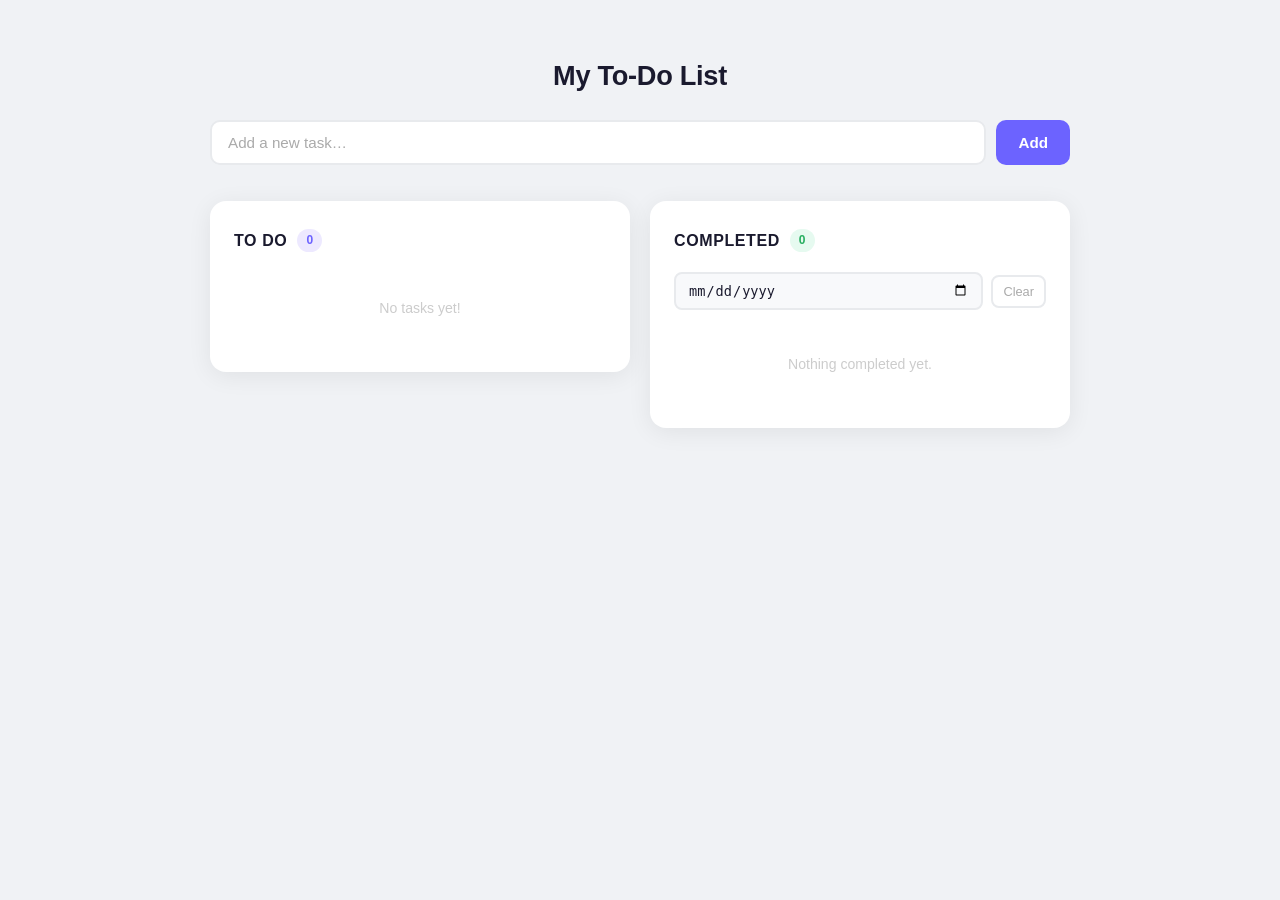
==== index.html @ 958db4fd "Initial commit: to-do list app" ====
<!DOCTYPE html>
<html lang="en">
<head>
  <meta charset="UTF-8">
  <meta name="viewport" content="width=device-width, initial-scale=1.0">
  <title>To-Do List</title>
  <style>
    *, *::before, *::after { box-sizing: border-box; margin: 0; padding: 0; }

    body {
      font-family: -apple-system, BlinkMacSystemFont, 'Segoe UI', Roboto, sans-serif;
      background: #f0f2f5;
      min-height: 100vh;
      display: flex;
      flex-direction: column;
      align-items: center;
      padding: 60px 16px;
    }

    h1 {
      font-size: 1.7rem;
      font-weight: 700;
      color: #1a1a2e;
      margin-bottom: 28px;
      letter-spacing: -0.3px;
    }

    .input-row {
      display: flex;
      gap: 10px;
      margin-bottom: 36px;
      width: 100%;
      max-width: 860px;
    }

    input[type="text"] {
      flex: 1;
      padding: 12px 16px;
      border: 2px solid #e8eaed;
      border-radius: 10px;
      font-size: 0.95rem;
      color: #1a1a2e;
      outline: none;
      transition: border-color 0.2s;
      background: #fff;
    }

    input[type="text"]:focus { border-color: #6c63ff; }
    input[type="text"]::placeholder { color: #aaa; }

    .btn-add {
      padding: 12px 22px;
      background: #6c63ff;
      color: #fff;
      border: none;
      border-radius: 10px;
      font-size: 0.95rem;
      font-weight: 600;
      cursor: pointer;
      transition: background 0.2s, transform 0.1s;
      white-space: nowrap;
    }

    .btn-add:hover { background: #574fd6; }
    .btn-add:active { transform: scale(0.97); }

    .columns {
      display: grid;
      grid-template-columns: 1fr 1fr;
      gap: 20px;
      width: 100%;
      max-width: 860px;
      align-items: start;
    }

    .column {
      background: #fff;
      border-radius: 16px;
      box-shadow: 0 4px 24px rgba(0,0,0,0.07);
      padding: 28px 24px;
    }

    .column-header {
      display: flex;
      align-items: center;
      gap: 10px;
      margin-bottom: 20px;
    }

    .column-header h2 {
      font-size: 1rem;
      font-weight: 700;
      color: #1a1a2e;
      text-transform: uppercase;
      letter-spacing: 0.6px;
    }

    .badge {
      font-size: 0.75rem;
      font-weight: 700;
      border-radius: 20px;
      padding: 2px 9px;
      line-height: 1.6;
    }

    .badge-todo { background: #ede9ff; color: #6c63ff; }
    .badge-done { background: #e6faf0; color: #27ae60; }

    /* Day group */
    .day-group { margin-bottom: 20px; }
    .day-group:last-child { margin-bottom: 0; }

    .day-label {
      font-size: 0.72rem;
      font-weight: 700;
      text-transform: uppercase;
      letter-spacing: 0.8px;
      color: #27ae60;
      background: #e6faf0;
      display: inline-block;
      padding: 3px 10px;
      border-radius: 20px;
      margin-bottom: 6px;
    }

    .task-list { list-style: none; }

    .task-list li {
      display: flex;
      align-items: flex-start;
      gap: 10px;
      padding: 11px 0;
      border-bottom: 1px solid #f0f2f5;
      animation: slideIn 0.2s ease;
    }

    .task-list li:last-child { border-bottom: none; }

    @keyframes slideIn {
      from { opacity: 0; transform: translateY(-5px); }
      to   { opacity: 1; transform: translateY(0); }
    }

    .task-checkbox {
      appearance: none;
      -webkit-appearance: none;
      width: 20px;
      height: 20px;
      min-width: 20px;
      border: 2px solid #d0d3da;
      border-radius: 6px;
      cursor: pointer;
      transition: border-color 0.2s, background 0.2s;
      position: relative;
      margin-top: 1px;
    }

    .task-checkbox:hover { border-color: #6c63ff; }

    .task-checkbox:checked {
      background: #27ae60;
      border-color: #27ae60;
    }

    .task-checkbox:checked::after {
      content: '';
      position: absolute;
      left: 4px;
      top: 1px;
      width: 6px;
      height: 10px;
      border: 2px solid #fff;
      border-top: none;
      border-left: none;
      transform: rotate(45deg);
    }

    .task-body { flex: 1; min-width: 0; }

    .task-text {
      font-size: 0.93rem;
      color: #333;
      line-height: 1.4;
      word-break: break-word;
      display: block;
    }

    .done-col .task-text {
      text-decoration: line-through;
      color: #b0b5c0;
    }

    .task-time {
      font-size: 0.75rem;
      color: #aaa;
      margin-top: 3px;
      display: block;
    }

    .btn-delete {
      background: none;
      border: none;
      cursor: pointer;
      color: #ccc;
      font-size: 1rem;
      padding: 4px 6px;
      border-radius: 6px;
      line-height: 1;
      flex-shrink: 0;
      transition: color 0.2s, background 0.2s;
    }

    .btn-delete:hover { color: #e74c3c; background: #fff0f0; }

    .empty {
      text-align: center;
      color: #ccc;
      font-size: 0.88rem;
      padding: 28px 0;
    }

    .filter-row {
      display: flex;
      align-items: center;
      gap: 8px;
      margin-bottom: 18px;
    }

    .filter-row input[type="date"] {
      flex: 1;
      padding: 8px 12px;
      border: 2px solid #e8eaed;
      border-radius: 8px;
      font-size: 0.85rem;
      color: #1a1a2e;
      outline: none;
      background: #f8f9fb;
      transition: border-color 0.2s;
    }

    .filter-row input[type="date"]:focus { border-color: #27ae60; }

    .btn-clear-filter {
      background: none;
      border: 2px solid #e8eaed;
      border-radius: 8px;
      padding: 7px 10px;
      font-size: 0.8rem;
      color: #aaa;
      cursor: pointer;
      white-space: nowrap;
      transition: border-color 0.2s, color 0.2s;
    }

    .btn-clear-filter:hover { border-color: #27ae60; color: #27ae60; }

    .filter-active .day-group { display: none; }
    .filter-active .day-group.visible { display: block; }

    .no-filter-results {
      text-align: center;
      color: #ccc;
      font-size: 0.88rem;
      padding: 20px 0;
      display: none;
    }

    @media (max-width: 580px) {
      .columns { grid-template-columns: 1fr; }
    }
  </style>
</head>
<body>
  <h1>My To-Do List</h1>

  <div class="input-row">
    <input type="text" id="taskInput" placeholder="Add a new task…" maxlength="200">
    <button class="btn-add" id="addBtn">Add</button>
  </div>

  <div class="columns">
    <div class="column">
      <div class="column-header">
        <h2>To Do</h2>
        <span class="badge badge-todo" id="todoBadge">0</span>
      </div>
      <ul class="task-list" id="todoList"></ul>
      <p class="empty" id="todoEmpty">No tasks yet!</p>
    </div>

    <div class="column done-col">
      <div class="column-header">
        <h2>Completed</h2>
        <span class="badge badge-done" id="doneBadge">0</span>
      </div>
      <div class="filter-row">
        <input type="date" id="dateFilter" title="Filter by day">
        <button class="btn-clear-filter" id="clearFilter">Clear</button>
      </div>
      <div id="doneGroups"></div>
      <p class="empty" id="doneEmpty">Nothing completed yet.</p>
      <p class="no-filter-results" id="noFilterResults">No tasks completed on this day.</p>
    </div>
  </div>

  <script>
    const input           = document.getElementById('taskInput');
    const addBtn          = document.getElementById('addBtn');
    const todoList        = document.getElementById('todoList');
    const doneGroups      = document.getElementById('doneGroups');
    const todoEmpty       = document.getElementById('todoEmpty');
    const doneEmpty       = document.getElementById('doneEmpty');
    const todoBadge       = document.getElementById('todoBadge');
    const doneBadge       = document.getElementById('doneBadge');
    const dateFilter      = document.getElementById('dateFilter');
    const clearFilter     = document.getElementById('clearFilter');
    const noFilterResults = document.getElementById('noFilterResults');

    // completed tasks stored as { text, date } objects
    let completed = [];

    function dayKey(date) {
      return date.toLocaleDateString('en-GB', { year: 'numeric', month: 'long', day: 'numeric' });
    }

    function friendlyDay(date) {
      const today = new Date();
      const yesterday = new Date(today); yesterday.setDate(today.getDate() - 1);
      if (dayKey(date) === dayKey(today)) return 'Today';
      if (dayKey(date) === dayKey(yesterday)) return 'Yesterday';
      return date.toLocaleDateString('en-GB', { weekday: 'long', day: 'numeric', month: 'long', year: 'numeric' });
    }

    function formatTime(date) {
      return date.toLocaleTimeString('en-GB', { hour: '2-digit', minute: '2-digit' });
    }

    function applyFilter() {
      const val = dateFilter.value; // 'YYYY-MM-DD' or ''
      const groups = doneGroups.querySelectorAll('.day-group');
      if (!val) {
        doneGroups.classList.remove('filter-active');
        groups.forEach(g => g.classList.remove('visible'));
        noFilterResults.style.display = 'none';
        return;
      }
      doneGroups.classList.add('filter-active');
      let anyVisible = false;
      groups.forEach(g => {
        const matches = g.dataset.dateKey === val;
        g.classList.toggle('visible', matches);
        if (matches) anyVisible = true;
      });
      noFilterResults.style.display = anyVisible ? 'none' : 'block';
    }

    function updateUI() {
      const tc = todoList.children.length;
      todoEmpty.style.display = tc === 0 ? 'block' : 'none';
      todoBadge.textContent = tc;
      doneBadge.textContent = completed.length;
      doneEmpty.style.display = completed.length === 0 ? 'block' : 'none';
      if (completed.length > 0) noFilterResults.style.display = 'none';
    }

    function rebuildDoneColumn() {
      doneGroups.innerHTML = '';

      // group by day
      const groups = {};
      const order  = [];
      completed.forEach(item => {
        const key = dayKey(item.date);
        if (!groups[key]) { groups[key] = []; order.push(key); }
        groups[key].push(item);
      });

      order.forEach(key => {
        const groupEl = document.createElement('div');
        groupEl.className = 'day-group';
        // store ISO date (YYYY-MM-DD) for filter matching
        const d = groups[key][0].date;
        groupEl.dataset.dateKey = `${d.getFullYear()}-${String(d.getMonth()+1).padStart(2,'0')}-${String(d.getDate()).padStart(2,'0')}`;

        const label = document.createElement('span');
        label.className = 'day-label';
        label.textContent = friendlyDay(groups[key][0].date);
        groupEl.appendChild(label);

        const ul = document.createElement('ul');
        ul.className = 'task-list';

        groups[key].forEach(item => {
          const li  = document.createElement('li');
          li.style.animation = 'none';

          const checkbox = document.createElement('input');
          checkbox.type = 'checkbox';
          checkbox.className = 'task-checkbox';
          checkbox.checked = true;
          checkbox.addEventListener('change', () => {
            completed = completed.filter(c => c !== item);
            rebuildDoneColumn();
            todoList.appendChild(makeTodoItem(item.text));
            updateUI();
          });

          const body = document.createElement('div');
          body.className = 'task-body';

          const span = document.createElement('span');
          span.className = 'task-text';
          span.textContent = item.text;

          const time = document.createElement('span');
          time.className = 'task-time';
          time.textContent = 'Completed at ' + formatTime(item.date);

          body.appendChild(span);
          body.appendChild(time);

          const del = document.createElement('button');
          del.className = 'btn-delete';
          del.innerHTML = '&#x2715;';
          del.title = 'Delete task';
          del.addEventListener('click', () => {
            completed = completed.filter(c => c !== item);
            rebuildDoneColumn();
            updateUI();
          });

          li.appendChild(checkbox);
          li.appendChild(body);
          li.appendChild(del);
          ul.appendChild(li);
        });

        groupEl.appendChild(ul);
        doneGroups.appendChild(groupEl);
      });

      updateUI();
    }

    function makeTodoItem(text) {
      const li = document.createElement('li');

      const checkbox = document.createElement('input');
      checkbox.type = 'checkbox';
      checkbox.className = 'task-checkbox';

      const body = document.createElement('div');
      body.className = 'task-body';

      const span = document.createElement('span');
      span.className = 'task-text';
      span.textContent = text;

      body.appendChild(span);

      const del = document.createElement('button');
      del.className = 'btn-delete';
      del.innerHTML = '&#x2715;';
      del.title = 'Delete task';
      del.addEventListener('click', () => { li.remove(); updateUI(); });

      checkbox.addEventListener('change', () => {
        li.remove();
        completed.push({ text, date: new Date() });
        rebuildDoneColumn();
        updateUI();
      });

      li.appendChild(checkbox);
      li.appendChild(body);
      li.appendChild(del);
      return li;
    }

    function addTask() {
      const text = input.value.trim();
      if (!text) return;
      todoList.appendChild(makeTodoItem(text));
      input.value = '';
      updateUI();
    }

    addBtn.addEventListener('click', addTask);
    input.addEventListener('keydown', e => { if (e.key === 'Enter') addTask(); });
    dateFilter.addEventListener('change', applyFilter);
    clearFilter.addEventListener('click', () => { dateFilter.value = ''; applyFilter(); });

    updateUI();
  </script>
</body>
</html>
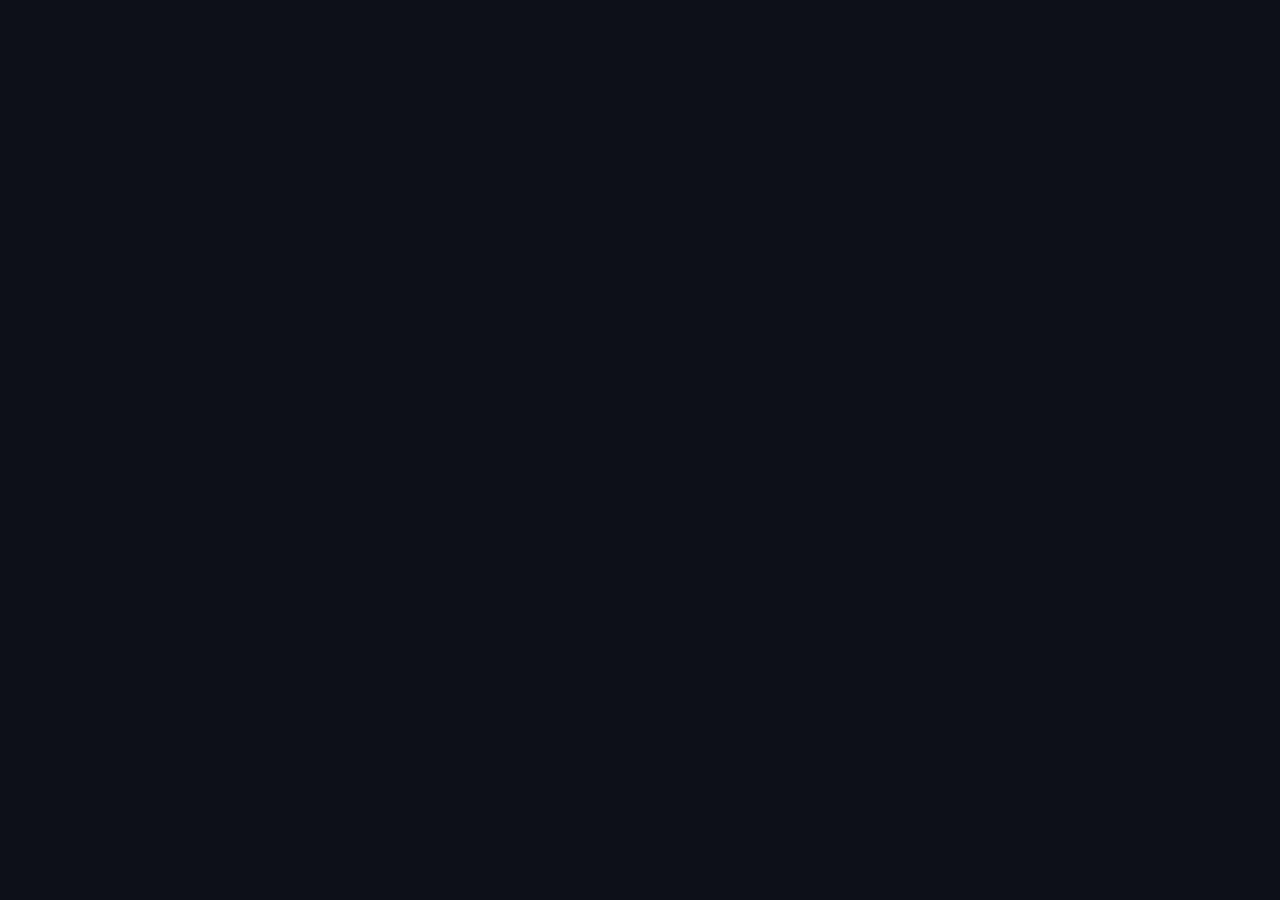
==== commit 9affb717: "fix: ACTION highlighting, AI title gen, and summarise bugs - Add anthropic-dangerous-direct-browser-" ====
--- a/index.html
+++ b/index.html
@@ -3,7 +3,8 @@
 <head>
   <meta charset="UTF-8">
   <meta name="viewport" content="width=device-width, initial-scale=1.0">
-  <title>To-Do List</title>
+  <meta http-equiv="refresh" content="0; url=notes-app/" />
+  <title>PM Notes</title>
   <style>
     *, *::before, *::after { box-sizing: border-box; margin: 0; padding: 0; }
 
